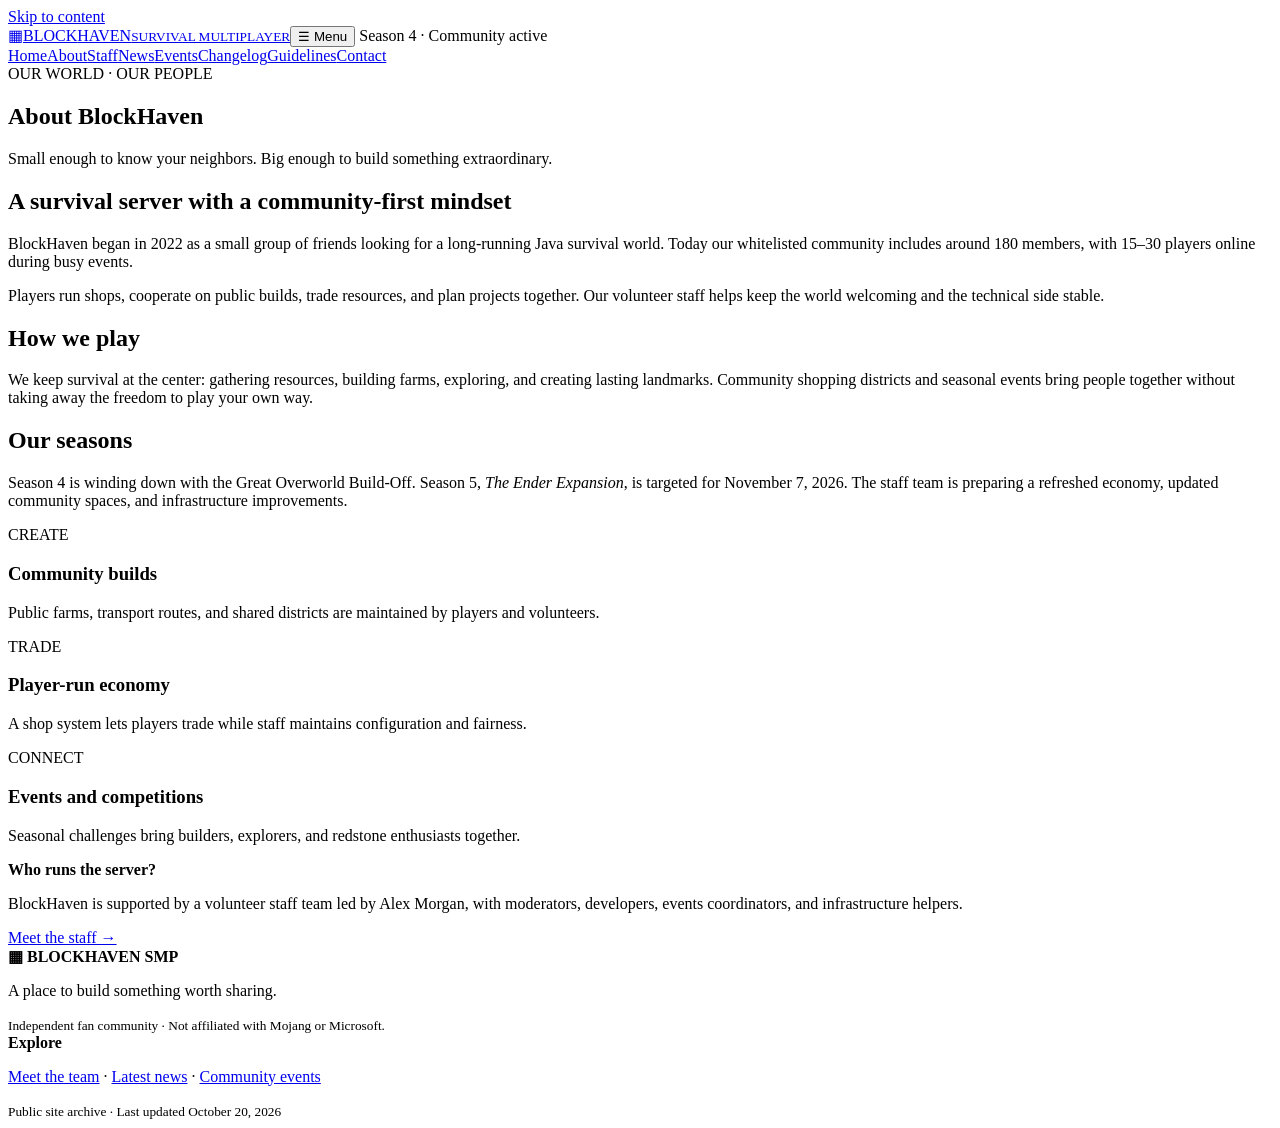
==== about.html @ f3eb238b "Add files via upload" ====
<!doctype html><html lang="en"><head><meta charset="utf-8"><meta name="viewport" content="width=device-width, initial-scale=1"><meta name="description" content="BlockHaven SMP — a community Minecraft Java survival server."><title>About BlockHaven | BlockHaven SMP</title><link rel="stylesheet" href="assets/style.css"><script defer src="assets/site.js"></script></head><body><a class="skip" href="#main">Skip to content</a><header class="sitehead"><div class="topline"><a href="index.html" class="brand"><span class="brandmark" aria-hidden="true">▦</span><span>BLOCK<span class="accent">HAVEN</span><small>SURVIVAL MULTIPLAYER</small></span></a><button class="menu" aria-label="Toggle navigation" aria-expanded="false">☰ Menu</button><span class="serverchip"><span class="dot"></span> Season 4 · Community active</span></div><nav id="nav" aria-label="Main navigation"><a class="" href="index.html">Home</a><a class="active" href="about.html">About</a><a class="" href="staff.html">Staff</a><a class="" href="news.html">News</a><a class="" href="events.html">Events</a><a class="" href="changelog.html">Changelog</a><a class="" href="guidelines.html">Guidelines</a><a class="" href="contact.html">Contact</a></nav></header><main id="main"><section class="pagehero"><div class="container"><div class="kicker">OUR WORLD · OUR PEOPLE</div><h1>About BlockHaven</h1><p class="lead">Small enough to know your neighbors. Big enough to build something extraordinary.</p></div></section><div class="container content"><section class="prose"><h2>A survival server with a community-first mindset</h2><p>BlockHaven began in 2022 as a small group of friends looking for a long-running Java survival world. Today our whitelisted community includes around 180 members, with 15–30 players online during busy events.</p><p>Players run shops, cooperate on public builds, trade resources, and plan projects together. Our volunteer staff helps keep the world welcoming and the technical side stable.</p><h2>How we play</h2><p>We keep survival at the center: gathering resources, building farms, exploring, and creating lasting landmarks. Community shopping districts and seasonal events bring people together without taking away the freedom to play your own way.</p><h2>Our seasons</h2><p>Season 4 is winding down with the Great Overworld Build-Off. Season 5, <em>The Ender Expansion</em>, is targeted for November 7, 2026. The staff team is preparing a refreshed economy, updated community spaces, and infrastructure improvements.</p></section><div class="cards"><article class="card"><span class="eyebrow">CREATE</span><h3>Community builds</h3><p>Public farms, transport routes, and shared districts are maintained by players and volunteers.</p></article><article class="card"><span class="eyebrow">TRADE</span><h3>Player-run economy</h3><p>A shop system lets players trade while staff maintains configuration and fairness.</p></article><article class="card"><span class="eyebrow">CONNECT</span><h3>Events and competitions</h3><p>Seasonal challenges bring builders, explorers, and redstone enthusiasts together.</p></article></div><div class="note"><strong>Who runs the server?</strong><p>BlockHaven is supported by a volunteer staff team led by Alex Morgan, with moderators, developers, events coordinators, and infrastructure helpers.</p><a href="staff.html">Meet the staff →</a></div></div></main><footer><div class="container footgrid"><div><strong>▦ BLOCKHAVEN SMP</strong><p>A place to build something worth sharing.</p><small>Independent fan community · Not affiliated with Mojang or Microsoft.</small></div><div><strong>Explore</strong><p><a href="staff.html">Meet the team</a> · <a href="news.html">Latest news</a> · <a href="events.html">Community events</a></p><small>Public site archive · Last updated October 20, 2026</small></div></div></footer></body></html>
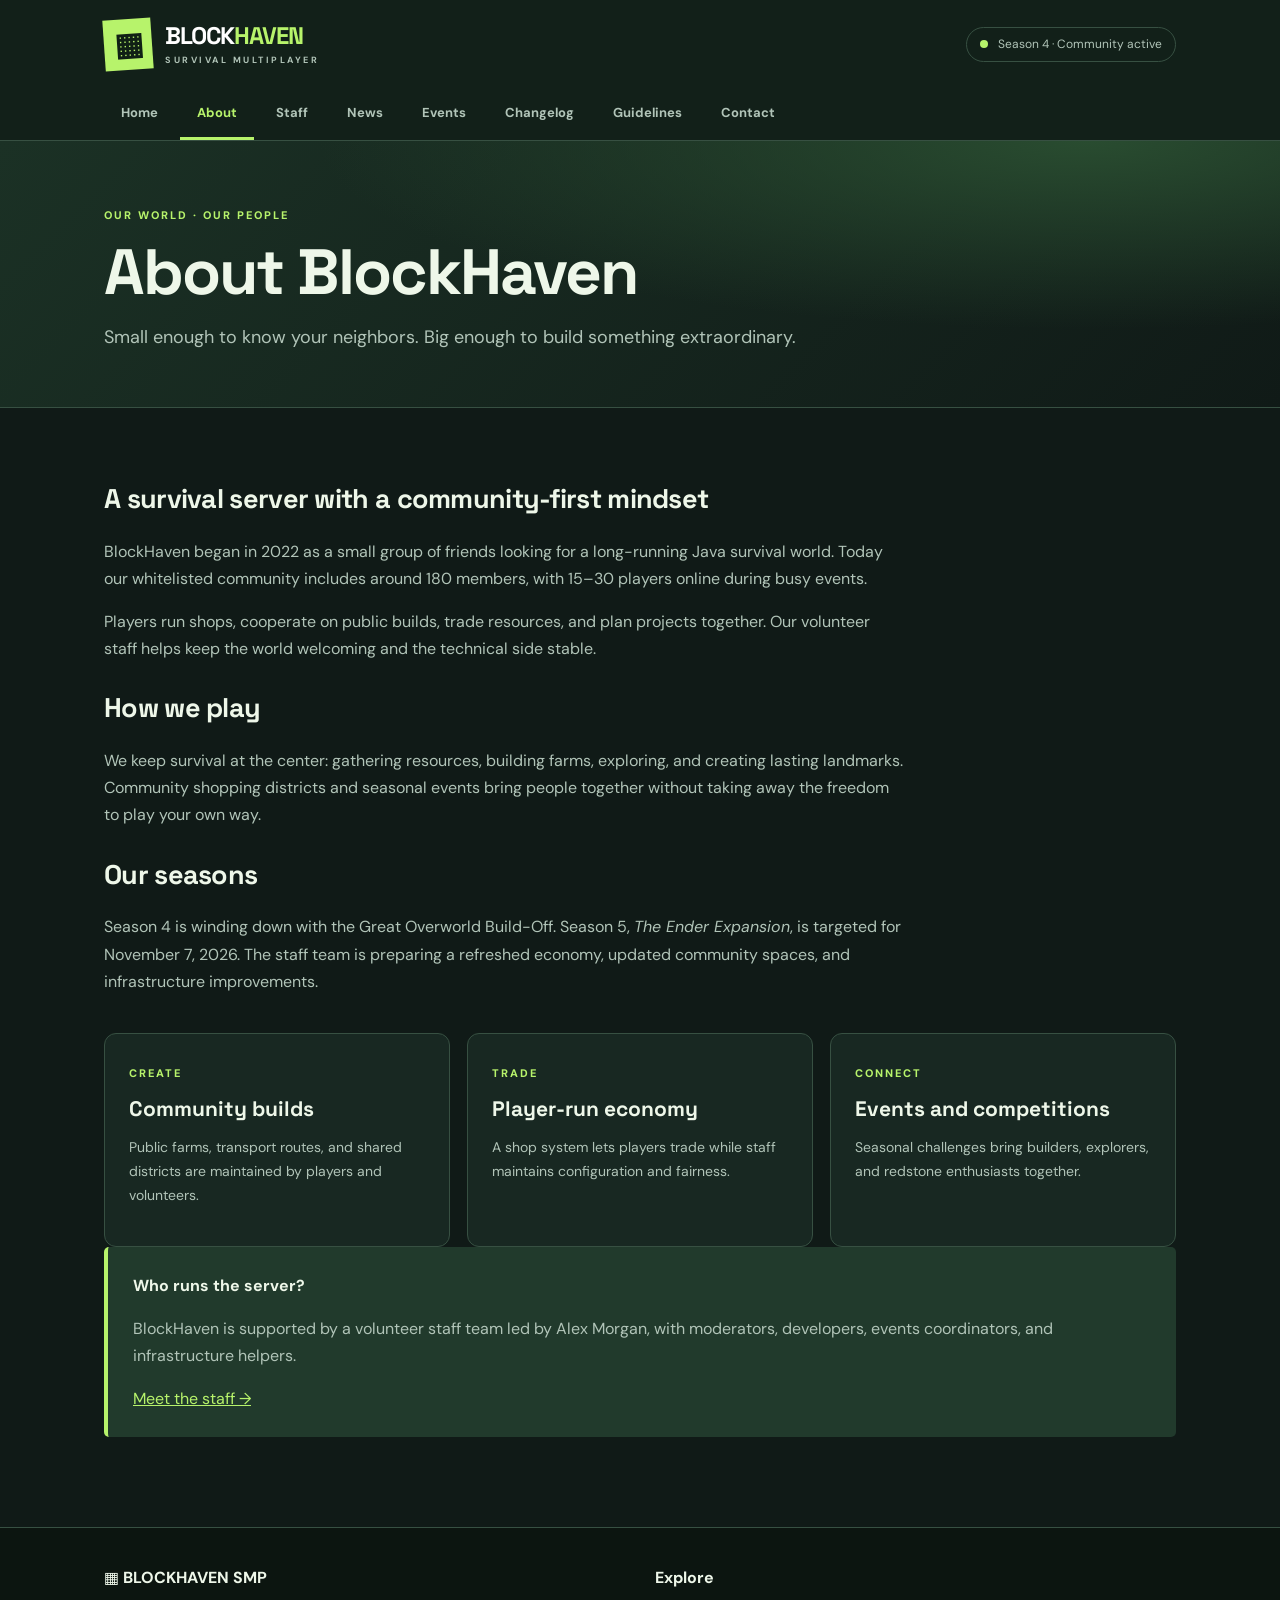
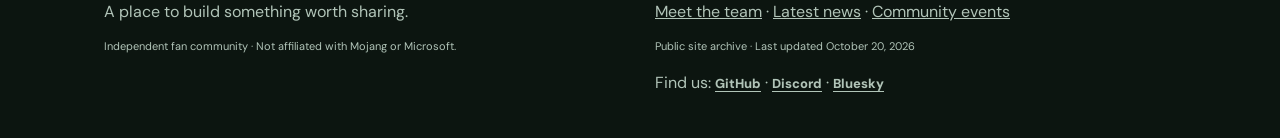
==== commit decf2336: "Add files via upload" ====
--- a/about.html
+++ b/about.html
@@ -1 +1 @@
-<!doctype html><html lang="en"><head><meta charset="utf-8"><meta name="viewport" content="width=device-width, initial-scale=1"><meta name="description" content="BlockHaven SMP — a community Minecraft Java survival server."><title>About BlockHaven | BlockHaven SMP</title><link rel="stylesheet" href="assets/style.css"><script defer src="assets/site.js"></script></head><body><a class="skip" href="#main">Skip to content</a><header class="sitehead"><div class="topline"><a href="index.html" class="brand"><span class="brandmark" aria-hidden="true">▦</span><span>BLOCK<span class="accent">HAVEN</span><small>SURVIVAL MULTIPLAYER</small></span></a><button class="menu" aria-label="Toggle navigation" aria-expanded="false">☰ Menu</button><span class="serverchip"><span class="dot"></span> Season 4 · Community active</span></div><nav id="nav" aria-label="Main navigation"><a class="" href="index.html">Home</a><a class="active" href="about.html">About</a><a class="" href="staff.html">Staff</a><a class="" href="news.html">News</a><a class="" href="events.html">Events</a><a class="" href="changelog.html">Changelog</a><a class="" href="guidelines.html">Guidelines</a><a class="" href="contact.html">Contact</a></nav></header><main id="main"><section class="pagehero"><div class="container"><div class="kicker">OUR WORLD · OUR PEOPLE</div><h1>About BlockHaven</h1><p class="lead">Small enough to know your neighbors. Big enough to build something extraordinary.</p></div></section><div class="container content"><section class="prose"><h2>A survival server with a community-first mindset</h2><p>BlockHaven began in 2022 as a small group of friends looking for a long-running Java survival world. Today our whitelisted community includes around 180 members, with 15–30 players online during busy events.</p><p>Players run shops, cooperate on public builds, trade resources, and plan projects together. Our volunteer staff helps keep the world welcoming and the technical side stable.</p><h2>How we play</h2><p>We keep survival at the center: gathering resources, building farms, exploring, and creating lasting landmarks. Community shopping districts and seasonal events bring people together without taking away the freedom to play your own way.</p><h2>Our seasons</h2><p>Season 4 is winding down with the Great Overworld Build-Off. Season 5, <em>The Ender Expansion</em>, is targeted for November 7, 2026. The staff team is preparing a refreshed economy, updated community spaces, and infrastructure improvements.</p></section><div class="cards"><article class="card"><span class="eyebrow">CREATE</span><h3>Community builds</h3><p>Public farms, transport routes, and shared districts are maintained by players and volunteers.</p></article><article class="card"><span class="eyebrow">TRADE</span><h3>Player-run economy</h3><p>A shop system lets players trade while staff maintains configuration and fairness.</p></article><article class="card"><span class="eyebrow">CONNECT</span><h3>Events and competitions</h3><p>Seasonal challenges bring builders, explorers, and redstone enthusiasts together.</p></article></div><div class="note"><strong>Who runs the server?</strong><p>BlockHaven is supported by a volunteer staff team led by Alex Morgan, with moderators, developers, events coordinators, and infrastructure helpers.</p><a href="staff.html">Meet the staff →</a></div></div></main><footer><div class="container footgrid"><div><strong>▦ BLOCKHAVEN SMP</strong><p>A place to build something worth sharing.</p><small>Independent fan community · Not affiliated with Mojang or Microsoft.</small></div><div><strong>Explore</strong><p><a href="staff.html">Meet the team</a> · <a href="news.html">Latest news</a> · <a href="events.html">Community events</a></p><small>Public site archive · Last updated October 20, 2026</small></div></div></footer></body></html>+<!doctype html><html lang="en"><head><meta charset="utf-8"><meta name="viewport" content="width=device-width, initial-scale=1"><meta name="description" content="BlockHaven SMP — a community Minecraft Java survival server."><title>About BlockHaven | BlockHaven SMP</title><link rel="stylesheet" href="assets/style.css"><script defer src="assets/links.js"></script><script defer src="assets/site.js"></script></head><body><a class="skip" href="#main">Skip to content</a><header class="sitehead"><div class="topline"><a href="index.html" class="brand"><span class="brandmark" aria-hidden="true">▦</span><span>BLOCK<span class="accent">HAVEN</span><small>SURVIVAL MULTIPLAYER</small></span></a><button class="menu" aria-label="Toggle navigation" aria-expanded="false">☰ Menu</button><span class="serverchip"><span class="dot"></span> Season 4 · Community active</span></div><nav id="nav" aria-label="Main navigation"><a class="" href="index.html">Home</a><a class="active" href="about.html">About</a><a class="" href="staff.html">Staff</a><a class="" href="news.html">News</a><a class="" href="events.html">Events</a><a class="" href="changelog.html">Changelog</a><a class="" href="guidelines.html">Guidelines</a><a class="" href="contact.html">Contact</a></nav></header><main id="main"><section class="pagehero"><div class="container"><div class="kicker">OUR WORLD · OUR PEOPLE</div><h1>About BlockHaven</h1><p class="lead">Small enough to know your neighbors. Big enough to build something extraordinary.</p></div></section><div class="container content"><section class="prose"><h2>A survival server with a community-first mindset</h2><p>BlockHaven began in 2022 as a small group of friends looking for a long-running Java survival world. Today our whitelisted community includes around 180 members, with 15–30 players online during busy events.</p><p>Players run shops, cooperate on public builds, trade resources, and plan projects together. Our volunteer staff helps keep the world welcoming and the technical side stable.</p><h2>How we play</h2><p>We keep survival at the center: gathering resources, building farms, exploring, and creating lasting landmarks. Community shopping districts and seasonal events bring people together without taking away the freedom to play your own way.</p><h2>Our seasons</h2><p>Season 4 is winding down with the Great Overworld Build-Off. Season 5, <em>The Ender Expansion</em>, is targeted for November 7, 2026. The staff team is preparing a refreshed economy, updated community spaces, and infrastructure improvements.</p></section><div class="cards"><article class="card"><span class="eyebrow">CREATE</span><h3>Community builds</h3><p>Public farms, transport routes, and shared districts are maintained by players and volunteers.</p></article><article class="card"><span class="eyebrow">TRADE</span><h3>Player-run economy</h3><p>A shop system lets players trade while staff maintains configuration and fairness.</p></article><article class="card"><span class="eyebrow">CONNECT</span><h3>Events and competitions</h3><p>Seasonal challenges bring builders, explorers, and redstone enthusiasts together.</p></article></div><div class="note"><strong>Who runs the server?</strong><p>BlockHaven is supported by a volunteer staff team led by Alex Morgan, with moderators, developers, events coordinators, and infrastructure helpers.</p><a href="staff.html">Meet the staff →</a></div></div></main><footer><div class="container footgrid"><div><strong>▦ BLOCKHAVEN SMP</strong><p>A place to build something worth sharing.</p><small>Independent fan community · Not affiliated with Mojang or Microsoft.</small></div><div><strong>Explore</strong><p><a href="staff.html">Meet the team</a> · <a href="news.html">Latest news</a> · <a href="events.html">Community events</a></p><small>Public site archive · Last updated October 20, 2026</small><p class="footer-social">Find us: <span data-community-link="github" data-link-text="GitHub">GitHub</span> · <span data-community-link="discord" data-link-text="Discord">Discord</span> · <span data-community-link="bluesky" data-link-text="Bluesky">Bluesky</span></p></div></div></footer></body></html>
--- a/assets/style.css
+++ b/assets/style.css
@@ -0,0 +1,3 @@
+@import url('https://fonts.googleapis.com/css2?family=DM+Sans:wght@400;500;600;700;800&family=Space+Grotesk:wght@500;600;700&display=swap');:root{--bg:#101a17;--panel:#182822;--panel2:#20352b;--ink:#eef7e9;--muted:#b1c4b8;--accent:#b7f36b;--line:#375042}*{box-sizing:border-box}html{scroll-behavior:smooth}body{margin:0;background:var(--bg);color:var(--ink);font-family:'DM Sans',system-ui,sans-serif;line-height:1.7}a{color:var(--accent)}a:hover{text-decoration:none}.container{max-width:1120px;margin:auto;padding:0 24px}.sitehead{background:#122019;border-bottom:1px solid var(--line);position:relative;z-index:5}.topline{max-width:1120px;margin:auto;padding:19px 24px;display:flex;align-items:center;justify-content:space-between;gap:16px}.brand{display:flex;align-items:center;gap:13px;color:#fff;text-decoration:none;font:700 24px 'Space Grotesk',sans-serif;letter-spacing:-1px;line-height:1}.brand small{display:block;font:700 9px 'DM Sans',sans-serif;letter-spacing:2.5px;color:var(--muted);margin-top:6px}.accent{color:var(--accent)}.brandmark{background:var(--accent);color:#102015;font-size:31px;line-height:1;padding:10px;transform:rotate(-4deg)}.serverchip{border:1px solid var(--line);border-radius:99px;padding:6px 13px;font-size:12px;color:var(--muted)}.dot{display:inline-block;width:8px;height:8px;border-radius:50%;background:var(--accent);margin-right:7px}nav{max-width:1120px;margin:auto;padding:0 24px;display:flex;gap:5px;overflow:auto}nav a{white-space:nowrap;color:var(--muted);text-decoration:none;font-size:13px;font-weight:700;padding:13px 17px;border-bottom:3px solid transparent}nav a:hover,nav a.active{color:var(--accent);border-bottom-color:var(--accent)}.menu{display:none;background:none;color:var(--ink);border:1px solid var(--line);padding:9px 13px;border-radius:8px}.pagehero{padding:65px 0 54px;background:radial-gradient(ellipse at 85% 0%,#294c30 0%,transparent 50%),linear-gradient(135deg,#1b3125,#101a17);border-bottom:1px solid var(--line)}.kicker,.eyebrow{font-size:11px;text-transform:uppercase;letter-spacing:2px;color:var(--accent);font-weight:800}.pagehero h1{font:700 clamp(36px,5vw,66px)/1.1 'Space Grotesk',sans-serif;letter-spacing:-2px;max-width:900px;margin:12px 0 15px}.lead{font-size:18px;max-width:750px;color:var(--muted);margin:0}.content{padding-top:45px;padding-bottom:90px}.content h2{font:700 27px/1.2 'Space Grotesk',sans-serif;letter-spacing:-.7px}.content h3{font:700 21px 'Space Grotesk',sans-serif}.hero-grid{display:grid;grid-template-columns:1fr 1fr;gap:20px}.feature,.eventhero{padding:34px;background:var(--panel2);border:1px solid var(--line);border-radius:14px}.feature h2{font-size:36px;margin:10px 0}.feature p{color:var(--muted)}.btn{display:inline-block;background:var(--accent);color:#132315;text-decoration:none;padding:12px 20px;border-radius:7px;font-weight:800;margin-top:13px}.pixelworld{position:relative;overflow:hidden;min-height:340px;background:linear-gradient(#2c6758,#73a68b 62%,#a4ba7b 62%);border:1px solid var(--line);border-radius:14px}.sun{position:absolute;top:44px;right:60px;width:64px;height:64px;background:#f8df89;box-shadow:0 0 50px #f9e4a0}.hill{position:absolute;bottom:56px;background:#355e43;clip-path:polygon(0 100%,0 35%,18% 35%,18% 0,46% 0,46% 25%,65% 25%,65% 53%,100% 53%,100% 100%)}.h1{left:-10%;width:80%;height:210px}.h2{right:-20%;width:85%;height:150px;background:#234d38}.ground{position:absolute;bottom:0;height:60px;width:100%;background:repeating-linear-gradient(90deg,#76553b 0 24px,#6b4d34 24px 48px);border-top:15px solid #86b951}.scene-label{position:absolute;bottom:85px;left:25px;background:#14271dcc;color:#fff;padding:8px 12px;font-size:10px;font-weight:800;letter-spacing:2px}.statgrid{display:grid;grid-template-columns:repeat(4,1fr);gap:12px;margin:22px 0 45px}.statgrid>div{padding:20px;background:var(--panel);border:1px solid var(--line);border-radius:10px}.statgrid strong{display:block;font:700 25px 'Space Grotesk',sans-serif;color:var(--accent)}.statgrid span{font-size:12px;color:var(--muted)}.sectionhead{display:flex;justify-content:space-between;align-items:end;gap:16px;margin-bottom:20px}.sectionhead h2{margin:7px 0 0}.sectionhead>a,.textlink{font-weight:800;font-size:13px}.cards{display:grid;grid-template-columns:repeat(3,1fr);gap:17px}.card{background:var(--panel);border:1px solid var(--line);border-radius:12px;padding:24px;min-width:0}.card h2,.card h3{margin:10px 0}.card p{color:var(--muted);font-size:14px}.split,.twocol{display:grid;grid-template-columns:1.5fr 1fr;gap:40px;align-items:start;margin-top:50px}.split p,.prose p,.prose li{color:var(--muted)}.note{padding:25px;background:#213a2c;border-left:4px solid var(--accent);border-radius:5px}.note p{color:var(--muted)}.prose{max-width:800px;margin-bottom:38px}.prose h2{margin-top:30px}.staffgrid{display:grid;grid-template-columns:repeat(2,1fr);gap:18px}.person .avatar{width:60px;height:60px;display:grid;place-items:center;background:#46664d;color:#e9ffbf;border-radius:10px;font-weight:800;font-size:22px;margin-bottom:20px}.person h2{margin:8px 0 0}.handle{color:var(--accent);font-size:13px}.newslist{max-width:860px}.newsitem{padding:25px 0 35px;border-bottom:1px solid var(--line);scroll-margin-top:25px}.newsitem h2{margin:8px 0}.newsitem p{color:var(--muted)}.eventhero .big{font-size:22px}.eventhero .statgrid{margin-bottom:0;grid-template-columns:repeat(3,1fr)}.timeline{border-left:2px solid var(--line);padding-left:27px;max-width:850px}.change{position:relative;padding:0 0 28px}.change:before{content:'';position:absolute;left:-35px;top:7px;width:12px;height:12px;background:var(--accent);border:3px solid var(--bg)}.change h2{font-size:20px;margin:6px 0}.change p{color:var(--muted);margin:0}footer{background:#0c1510;border-top:1px solid var(--line);padding:36px 0;color:var(--muted)}footer strong{color:var(--ink)}footer p{margin:6px 0}footer small{font-size:11px}footer a{color:var(--muted)}.footgrid{display:grid;grid-template-columns:1fr 1fr;gap:30px}.skip{position:absolute;left:-9999px}.skip:focus{left:8px;top:8px;background:#fff;color:#000;padding:10px;z-index:20}@media(max-width:760px){.menu{display:block}.serverchip{display:none}nav{display:none;flex-direction:column;padding:8px 24px 18px}nav.open{display:flex}nav a{padding:9px}.hero-grid,.split,.twocol,.staffgrid,.footgrid{grid-template-columns:1fr}.cards{grid-template-columns:1fr}.statgrid{grid-template-columns:repeat(2,1fr)}.eventhero .statgrid{grid-template-columns:repeat(3,1fr)}.pixelworld{min-height:240px}.pagehero{padding:42px 0}.content{padding-top:28px}.feature h2{font-size:29px}}
+/* Community profile links */
+.community-links{margin:2.5rem 0}.community-links .cards{margin-top:1rem}.unconfigured-link{color:var(--muted, #87939d);font-size:.93rem;font-style:italic}.footer-social{margin-top:.7rem}.footer-social a{color:inherit;text-decoration:underline;text-underline-offset:3px}
